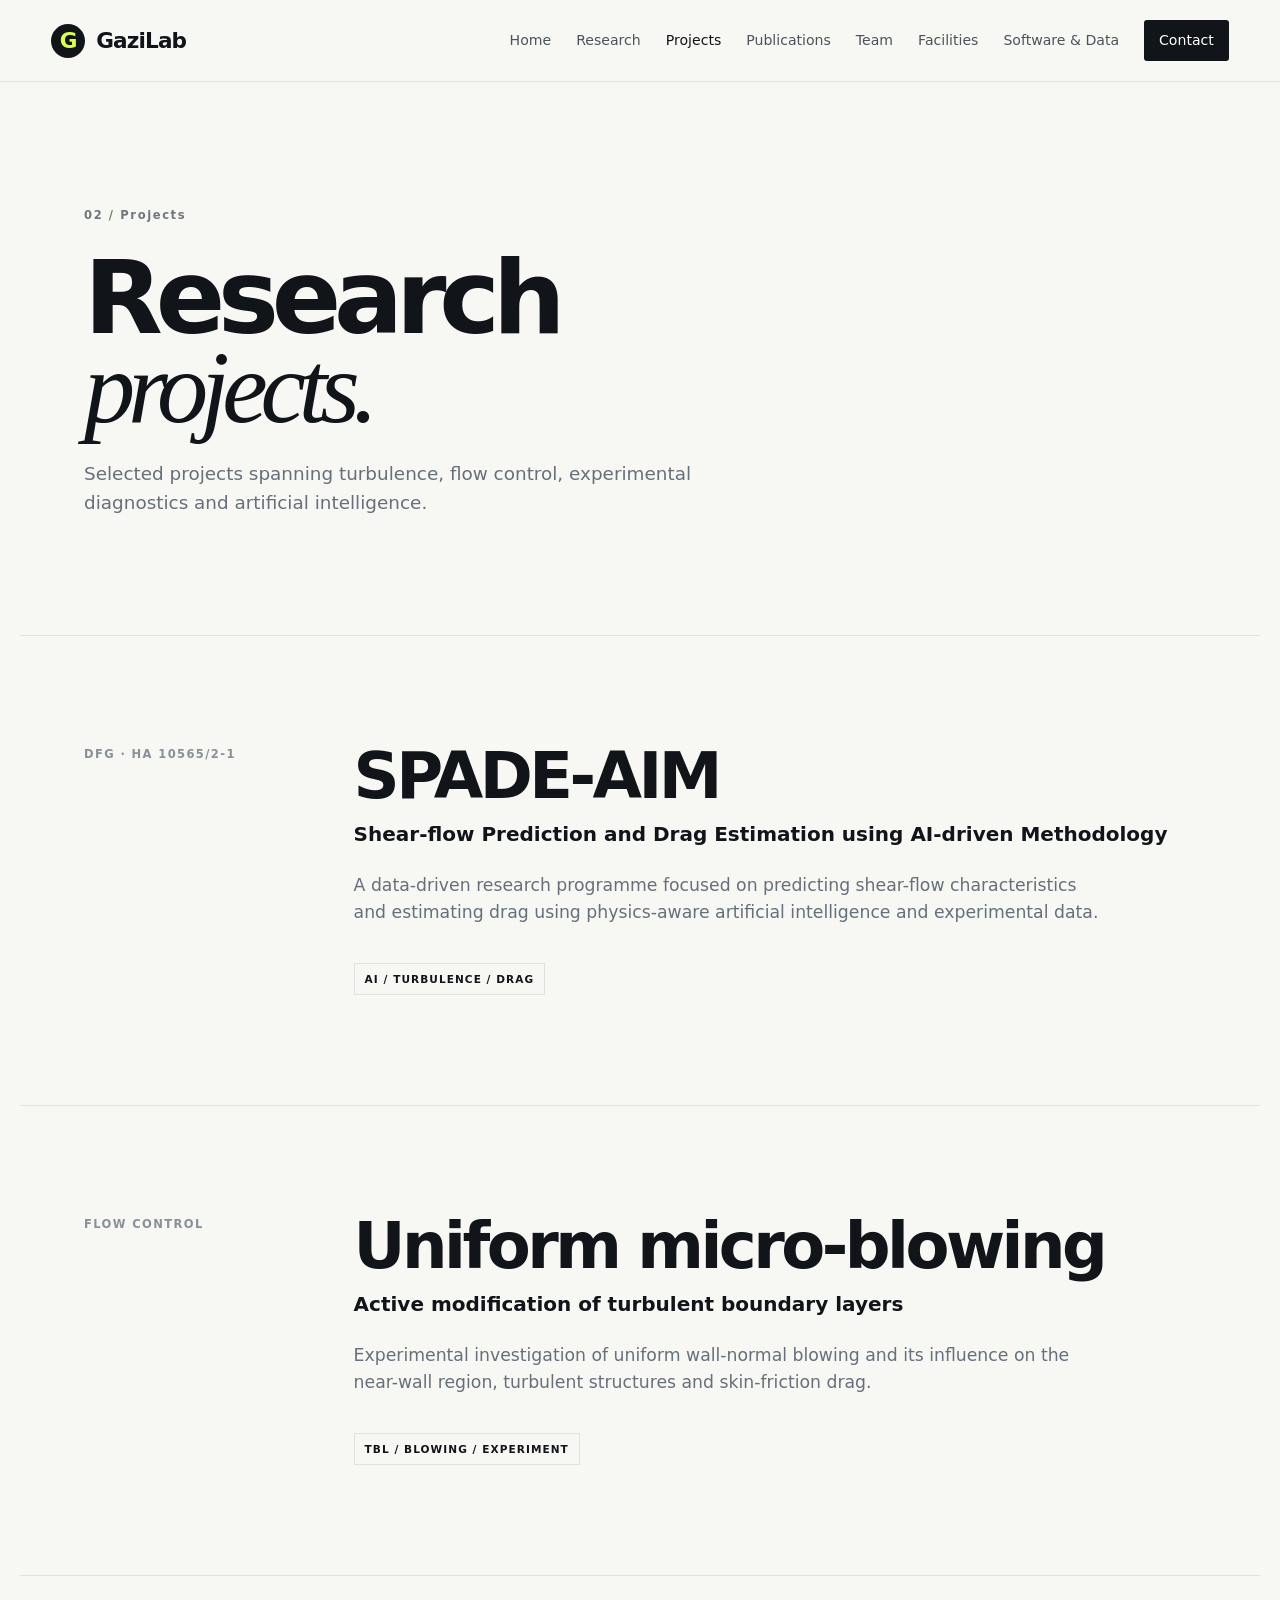
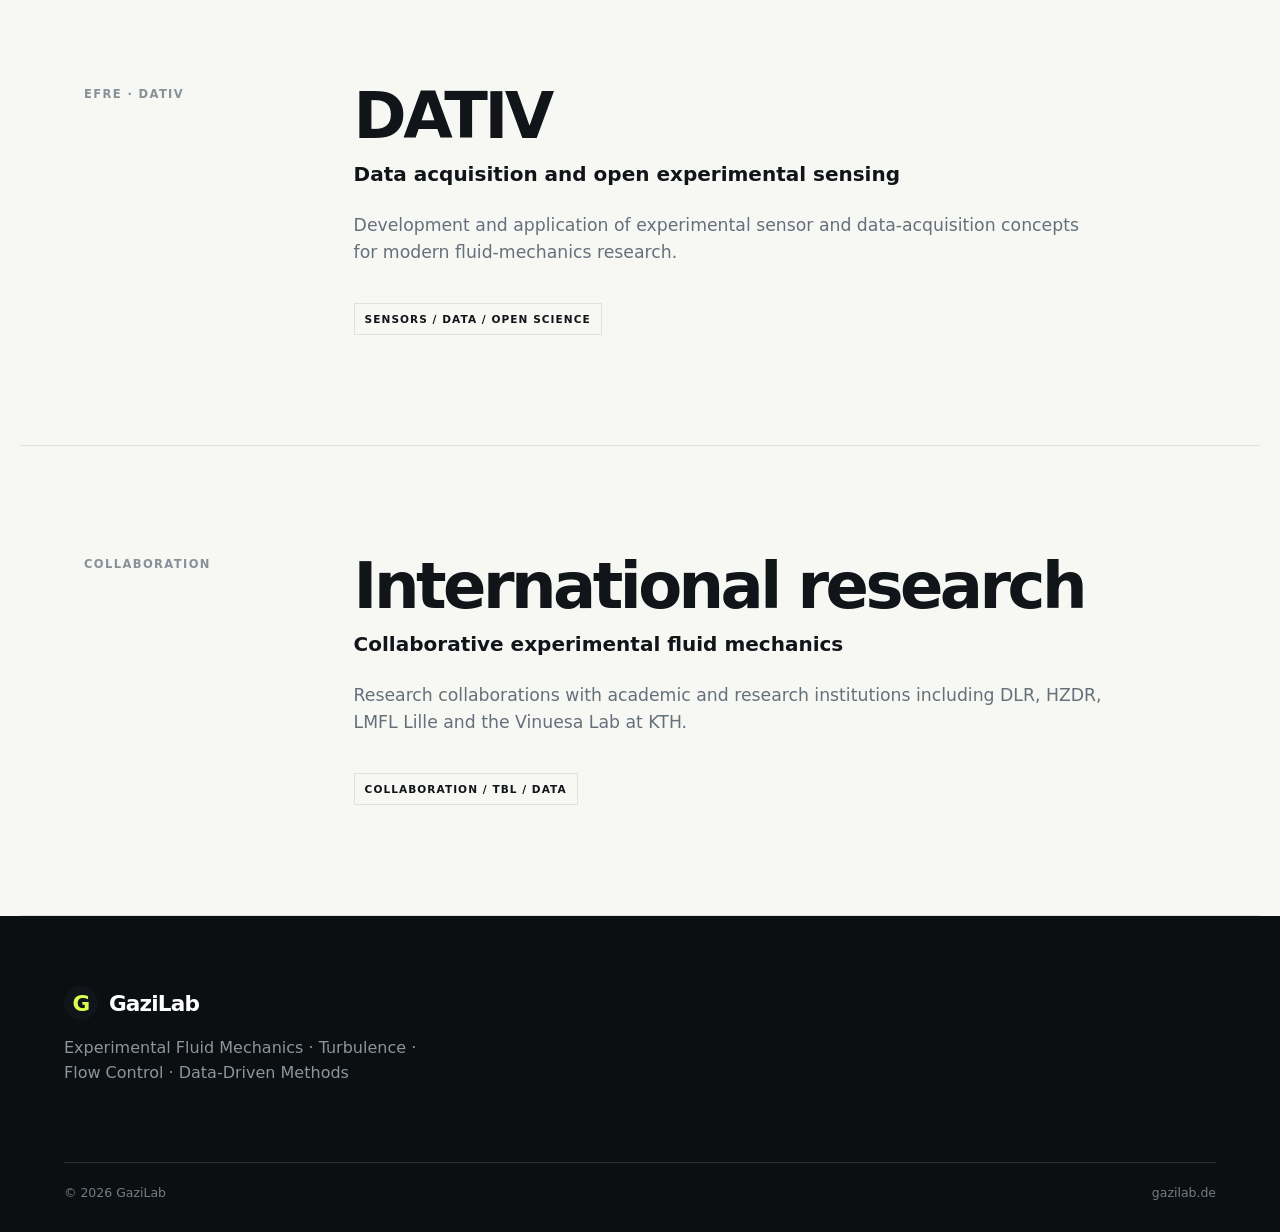
==== projects.html @ 366ae414 "Add files via upload" ====
<!doctype html><html lang="en"><head><meta charset="utf-8"><meta name="viewport" content="width=device-width,initial-scale=1"><title>Projects | GaziLab</title><link rel="stylesheet" href="style.css"></head><body>
<header class="site-header"><a class="brand" href="index.html"><span class="brand-mark">G</span><span>GaziLab</span></a><button class="menu-toggle">☰</button><nav class="nav"><a href="index.html">Home</a><a href="research.html">Research</a><a class="active" href="projects.html">Projects</a><a href="publications.html">Publications</a><a href="team.html">Team</a><a href="facilities.html">Facilities</a><a href="software.html">Software & Data</a><a href="contact.html" class="nav-cta">Contact</a></nav></header>
<main><section class="page-hero"><div class="section-kicker">02 / Projects</div><h1>Research<br><em>projects.</em></h1><p>Selected projects spanning turbulence, flow control, experimental diagnostics and artificial intelligence.</p></section>
<section class="project-detail section" id="spade"><div class="project-meta">DFG · HA 10565/2-1</div><div><h2>SPADE-AIM</h2><h3>Shear-flow Prediction and Drag Estimation using AI-driven Methodology</h3><p>A data-driven research programme focused on predicting shear-flow characteristics and estimating drag using physics-aware artificial intelligence and experimental data.</p><span class="tag">AI / TURBULENCE / DRAG</span></div></section>
<section class="project-detail section" id="microblowing"><div class="project-meta">FLOW CONTROL</div><div><h2>Uniform micro-blowing</h2><h3>Active modification of turbulent boundary layers</h3><p>Experimental investigation of uniform wall-normal blowing and its influence on the near-wall region, turbulent structures and skin-friction drag.</p><span class="tag">TBL / BLOWING / EXPERIMENT</span></div></section>
<section class="project-detail section" id="dativ"><div class="project-meta">EFRE · DATIV</div><div><h2>DATIV</h2><h3>Data acquisition and open experimental sensing</h3><p>Development and application of experimental sensor and data-acquisition concepts for modern fluid-mechanics research.</p><span class="tag">SENSORS / DATA / OPEN SCIENCE</span></div></section>
<section class="project-detail section"><div class="project-meta">COLLABORATION</div><div><h2>International research</h2><h3>Collaborative experimental fluid mechanics</h3><p>Research collaborations with academic and research institutions including DLR, HZDR, LMFL Lille and the Vinuesa Lab at KTH.</p><span class="tag">COLLABORATION / TBL / DATA</span></div></section></main>
<footer class="footer"><div><a class="brand footer-brand" href="index.html"><span class="brand-mark">G</span><span>GaziLab</span></a><p>Experimental Fluid Mechanics · Turbulence · Flow Control · Data-Driven Methods</p></div><div class="footer-bottom"><span>© 2026 GaziLab</span><span>gazilab.de</span></div></footer><script src="script.js"></script></body></html>
---- style.css ----
:root{--ink:#11151a;--muted:#66707a;--paper:#f7f7f4;--line:#dfe2df;--accent:#d9ff4f;--dark:#11161a;--max:1240px}*{box-sizing:border-box}html{scroll-behavior:smooth}body{margin:0;background:var(--paper);color:var(--ink);font-family:Inter,ui-sans-serif,system-ui,-apple-system,BlinkMacSystemFont,"Segoe UI",sans-serif;line-height:1.55}a{color:inherit;text-decoration:none}.site-header{height:82px;display:flex;align-items:center;justify-content:space-between;padding:0 4vw;border-bottom:1px solid var(--line);background:rgba(247,247,244,.94);backdrop-filter:blur(10px);position:sticky;top:0;z-index:20}.brand{display:flex;align-items:center;gap:11px;font-weight:800;letter-spacing:-.04em;font-size:1.35rem}.brand-mark{display:grid;place-items:center;width:34px;height:34px;background:var(--ink);color:var(--accent);border-radius:50%;font-weight:900}.nav{display:flex;align-items:center;gap:25px;font-size:.88rem}.nav a{color:#4b535b}.nav a:hover,.nav .active{color:var(--ink)}.nav-cta{padding:10px 15px!important;background:var(--ink);color:white!important;border-radius:3px}.menu-toggle{display:none;border:0;background:none;font-size:1.5rem}.hero{min-height:680px;display:grid;grid-template-columns:1.05fr .95fr;max-width:1440px;margin:auto}.hero-copy{padding:120px 7vw 90px 7vw;display:flex;flex-direction:column;justify-content:center}.eyebrow,.section-kicker{font-size:.72rem;letter-spacing:.14em;font-weight:800;color:#70777c}.hero h1{font-size:clamp(3.2rem,6vw,6.2rem);line-height:.96;letter-spacing:-.065em;margin:25px 0}.hero h1 em,.page-hero h1 em,.cta h2 em{font-family:Georgia,serif;font-weight:400}.hero-text{font-size:1.15rem;max-width:590px;color:var(--muted);margin:0 0 32px}.hero-actions{display:flex;gap:24px;align-items:center}.button{display:inline-flex;align-items:center;gap:28px;background:var(--ink);color:white;padding:15px 18px;font-weight:700}.button span{color:var(--accent)}.button.light{background:white;color:var(--ink)}.text-link{font-weight:700}.flow-visual{background:var(--dark);position:relative;overflow:hidden;min-height:500px}.flow-grid{position:absolute;inset:0;background:linear-gradient(rgba(255,255,255,.05) 1px,transparent 1px),linear-gradient(90deg,rgba(255,255,255,.05) 1px,transparent 1px);background-size:42px 42px;transform:perspective(500px) rotateX(45deg) scale(1.4);transform-origin:center}.flow-line{position:absolute;height:2px;background:var(--accent);width:120%;left:-10%;opacity:.85;filter:blur(.2px);border-radius:50%;transform-origin:center}.line-a{top:28%;transform:rotate(8deg) skewY(-7deg)}.line-b{top:42%;transform:rotate(5deg) skewY(-9deg);opacity:.55}.line-c{top:56%;transform:rotate(2deg) skewY(-10deg);opacity:.7}.line-d{top:70%;transform:rotate(-3deg) skewY(-9deg);opacity:.4}.flow-label{position:absolute;bottom:32px;left:32px;color:white;font-size:.68rem;letter-spacing:.18em;line-height:1.5}.section{max-width:1240px;margin:auto;padding:110px 5vw}.statement{border-top:1px solid var(--line)}.statement-grid{display:grid;grid-template-columns:1fr 1fr;gap:8vw;margin-top:45px}.statement h2,.section-head h2,.feature h2{font-size:clamp(2.4rem,4vw,4.5rem);line-height:1;letter-spacing:-.055em;margin:0}.statement h2 span{font-family:Georgia,serif;font-weight:400}.statement p,.feature p{font-size:1.12rem;color:var(--muted);max-width:580px}.arrow-link{display:inline-flex;gap:25px;font-weight:800;margin-top:18px}.arrow-link span{color:#7c878d}.cards-section{padding-top:40px}.section-head{display:flex;justify-content:space-between;align-items:end;margin-bottom:42px}.research-grid{display:grid;grid-template-columns:repeat(4,1fr);border-top:1px solid var(--line);border-left:1px solid var(--line)}.research-card{position:relative;min-height:300px;padding:28px;border-right:1px solid var(--line);border-bottom:1px solid var(--line);transition:transform .2s,background .2s}.research-card:hover{background:white;transform:translateY(-4px)}.card-no{font-size:.7rem;font-weight:800;color:#8a9297}.research-card h3{font-size:1.55rem;line-height:1.05;letter-spacing:-.04em;margin-top:80px}.research-card p{font-size:.9rem;color:var(--muted);max-width:210px}.card-arrow{position:absolute;right:25px;bottom:25px}.feature{display:grid;grid-template-columns:1fr 1fr;gap:10vw;background:#eceeea;max-width:none;padding-left:calc((100vw - 1140px)/2);padding-right:calc((100vw - 1140px)/2)}.feature-copy{padding-top:10px}.metric-panel{border-left:1px solid #cfd3d0}.metric{padding:24px 30px;border-bottom:1px solid #cfd3d0;display:flex;align-items:baseline;gap:25px}.metric strong{font-size:1.4rem;min-width:95px}.metric span{color:var(--muted);font-size:.9rem}.projects-preview{padding-bottom:120px}.project-list{border-top:1px solid var(--line)}.project-row{display:grid;grid-template-columns:150px 1fr 30px;gap:25px;padding:27px 0;border-bottom:1px solid var(--line);align-items:center}.project-row span{font-size:.68rem;font-weight:800;letter-spacing:.08em;color:#7c858b}.project-row strong{font-size:1.15rem}.cta{max-width:none;background:var(--dark);color:white;text-align:center;padding:130px 5vw}.cta h2{font-size:clamp(3rem,6vw,6rem);line-height:.94;letter-spacing:-.06em;margin:25px 0 40px}.footer{background:#0b0f12;color:white;padding:70px 5vw 30px;display:grid;grid-template-columns:2fr 1fr;gap:60px}.footer-brand{color:white}.footer p{color:#8c959b;max-width:390px}.footer-links{display:grid;grid-template-columns:1fr 1fr;gap:10px;align-content:start}.footer-links a{color:#b9c0c4}.footer-bottom{grid-column:1/-1;border-top:1px solid #2b3135;padding-top:20px;display:flex;justify-content:space-between;color:#737c82;font-size:.78rem}.page-hero{max-width:1240px;margin:auto;padding:125px 5vw 100px;border-bottom:1px solid var(--line)}.page-hero h1{font-size:clamp(4rem,8vw,8rem);line-height:.87;letter-spacing:-.07em;margin:28px 0}.page-hero p{max-width:650px;font-size:1.15rem;color:var(--muted)}.research-detail,.project-detail{display:grid;grid-template-columns:180px 1fr;gap:7vw;border-bottom:1px solid var(--line)}.detail-number,.project-meta{font-size:.72rem;font-weight:800;letter-spacing:.12em;color:#899198}.research-detail h2,.project-detail h2{font-size:clamp(2.5rem,5vw,5rem);letter-spacing:-.055em;line-height:.95;margin:0 0 12px}.research-detail p,.project-detail p{max-width:750px;color:var(--muted);font-size:1.08rem}.research-detail ul{padding:0;list-style:none;display:grid;grid-template-columns:1fr 1fr;gap:10px;margin-top:35px}.research-detail li:before{content:"— ";color:#9ba3a8}.project-detail h3{font-size:1.25rem;margin:0 0 22px}.tag{display:inline-block;margin-top:20px;border:1px solid var(--line);padding:7px 10px;font-size:.66rem;letter-spacing:.1em;font-weight:800}.publication{display:grid;grid-template-columns:100px 1fr 30px;gap:25px;padding:35px 0;border-bottom:1px solid var(--line)}.pub-year{font-weight:800;color:#899198}.publication h2{font-size:1.35rem;margin:0 0 6px;letter-spacing:-.03em}.publication p{margin:4px 0;color:var(--muted)}.pub-note{font-size:.9rem}.publication-note{margin-top:50px;padding:30px;background:#eceeea}.publication-note p{color:var(--muted)}.person{display:grid;grid-template-columns:320px 1fr;gap:7vw;align-items:center}.portrait-placeholder{aspect-ratio:1;background:var(--ink);color:var(--accent);display:grid;place-items:center;font-size:5rem;font-weight:800;letter-spacing:-.08em}.person h2{font-size:clamp(2.5rem,5vw,5rem);line-height:.95;letter-spacing:-.06em;margin:20px 0}.role{font-weight:700}.person p{max-width:650px;color:var(--muted)}.link-row,.contact-links{display:flex;gap:25px;margin-top:25px;font-weight:800}.join{background:#eceeea;max-width:none;text-align:center}.join h2{font-size:clamp(3rem,5vw,5rem);line-height:.95;letter-spacing:-.06em}.facility-grid{display:grid;grid-template-columns:repeat(2,1fr);padding-top:70px}.facility{padding:35px 0;border-bottom:1px solid var(--line);margin-right:7vw}.facility:nth-child(odd){border-right:1px solid var(--line);padding-right:7vw}.facility:nth-child(even){padding-left:7vw}.facility span{font-size:.7rem;font-weight:800;color:#899198}.facility h2{font-size:2.5rem;letter-spacing:-.05em;margin:25px 0 8px}.facility p{color:var(--muted)}.software-row{display:grid;grid-template-columns:140px 1fr 30px;gap:30px;align-items:center;padding:35px 0;border-bottom:1px solid var(--line)}.software-row span{font-size:.68rem;font-weight:800;letter-spacing:.1em;color:#899198}.software-row h2{margin:0;font-size:1.6rem}.software-row p{margin:0;color:var(--muted)}.contact-grid{display:grid;grid-template-columns:1.2fr 1fr 1fr;gap:5vw}.contact-grid h2{font-size:1.8rem;letter-spacing:-.04em}.contact-grid p{color:var(--muted)}.contact-hero{border-bottom:0}.legal-note{border-top:1px solid var(--line);padding-top:40px;padding-bottom:80px}.legal-note p{color:var(--muted);font-size:.9rem}.legal-note a{text-decoration:underline}@media(max-width:950px){.nav{display:none;position:absolute;top:82px;left:0;right:0;background:var(--paper);padding:20px 5vw;border-bottom:1px solid var(--line);flex-direction:column;align-items:flex-start}.nav.open{display:flex}.menu-toggle{display:block}.hero{grid-template-columns:1fr}.flow-visual{min-height:360px}.research-grid{grid-template-columns:1fr 1fr}.feature{grid-template-columns:1fr;padding-left:5vw;padding-right:5vw}.metric-panel{border-left:0;margin-top:40px}.statement-grid{grid-template-columns:1fr}.project-row{grid-template-columns:110px 1fr 20px}.person{grid-template-columns:1fr}.portrait-placeholder{max-width:320px}.contact-grid{grid-template-columns:1fr 1fr}.software-row{grid-template-columns:100px 1fr 20px}}@media(max-width:600px){.site-header{height:70px}.nav{top:70px}.hero-copy{padding:80px 6vw}.hero h1{font-size:3.5rem}.flow-visual{min-height:280px}.section,.page-hero{padding:75px 6vw}.research-grid,.facility-grid{grid-template-columns:1fr}.research-detail,.project-detail{grid-template-columns:1fr;gap:25px}.research-detail ul{grid-template-columns:1fr}.research-card{min-height:250px}.project-row{grid-template-columns:1fr;gap:8px}.publication{grid-template-columns:55px 1fr}.publication>a{display:none}.contact-grid{grid-template-columns:1fr}.software-row{grid-template-columns:1fr}.facility{margin:0!important;padding:30px 0!important;border-right:0!important}.footer{grid-template-columns:1fr}.footer-bottom{grid-column:1}.footer-links{margin-top:15px}.hero-actions{align-items:flex-start;flex-direction:column;gap:18px}}
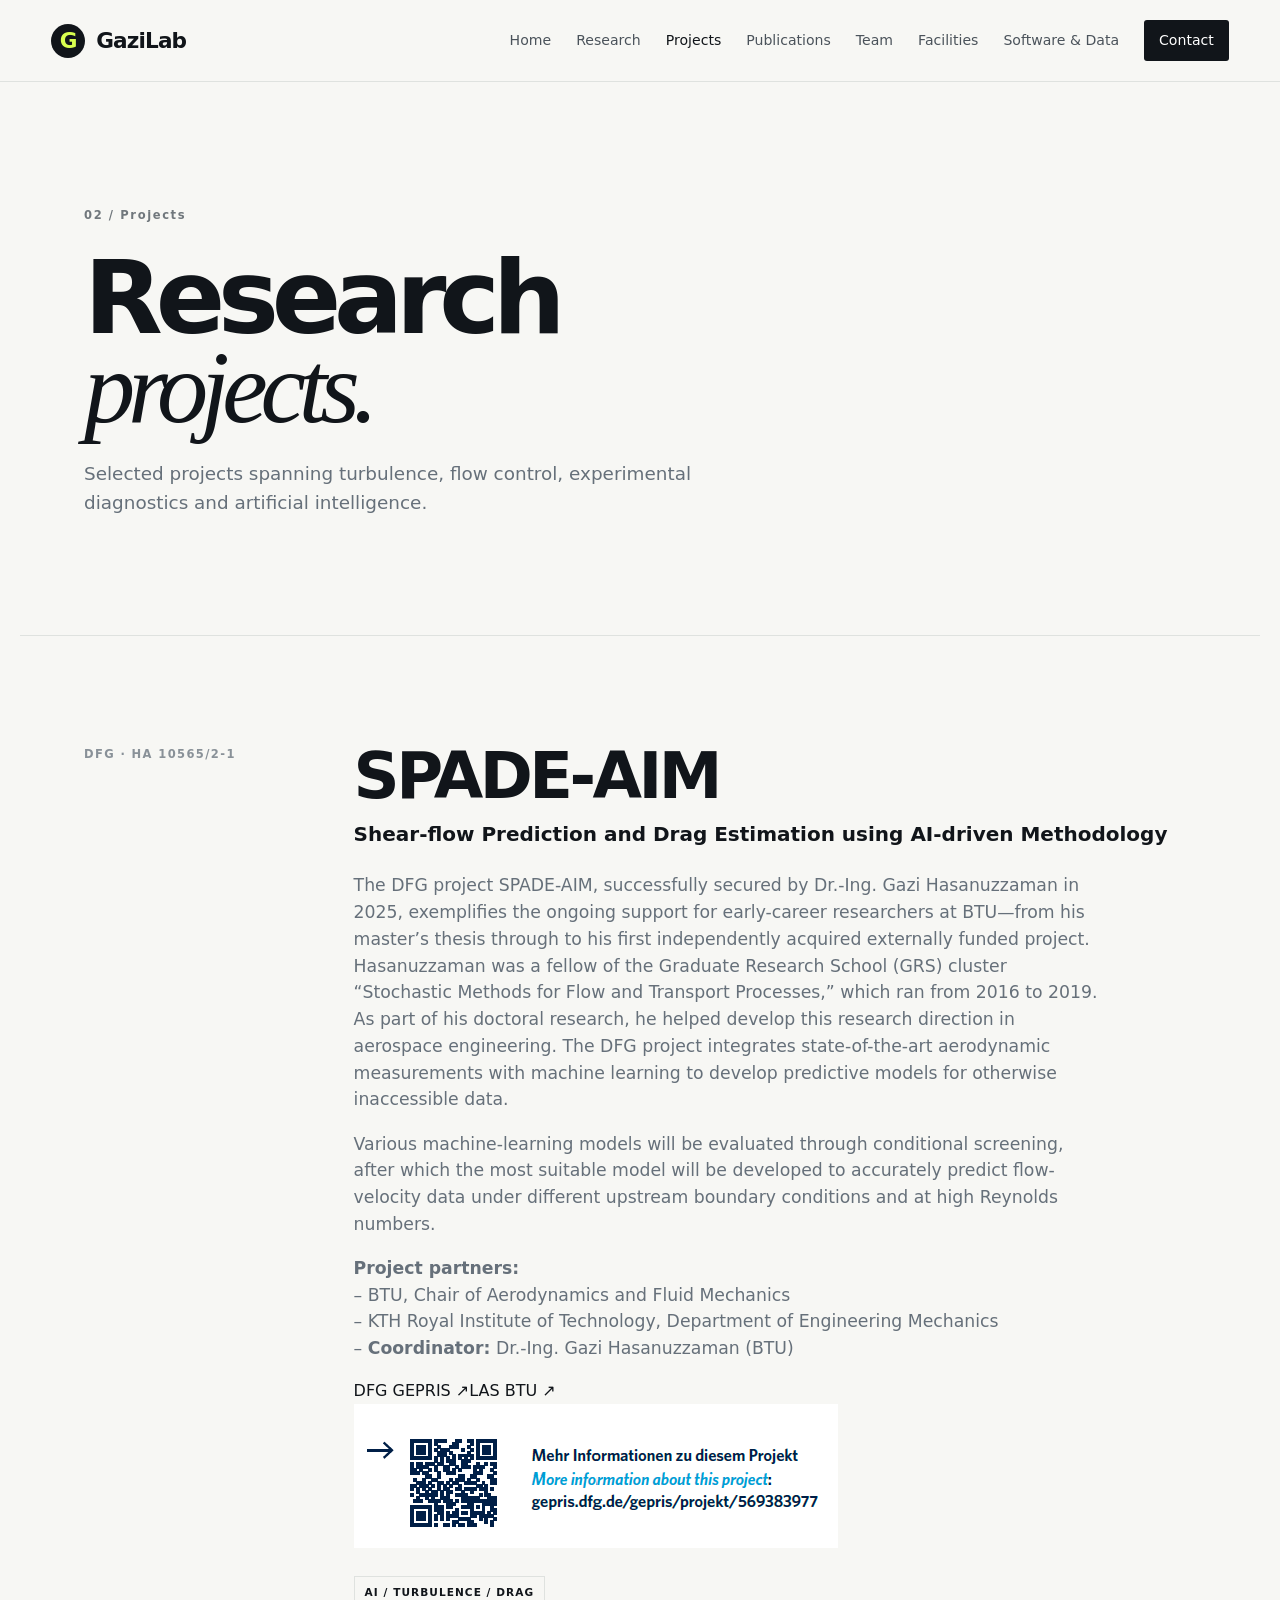
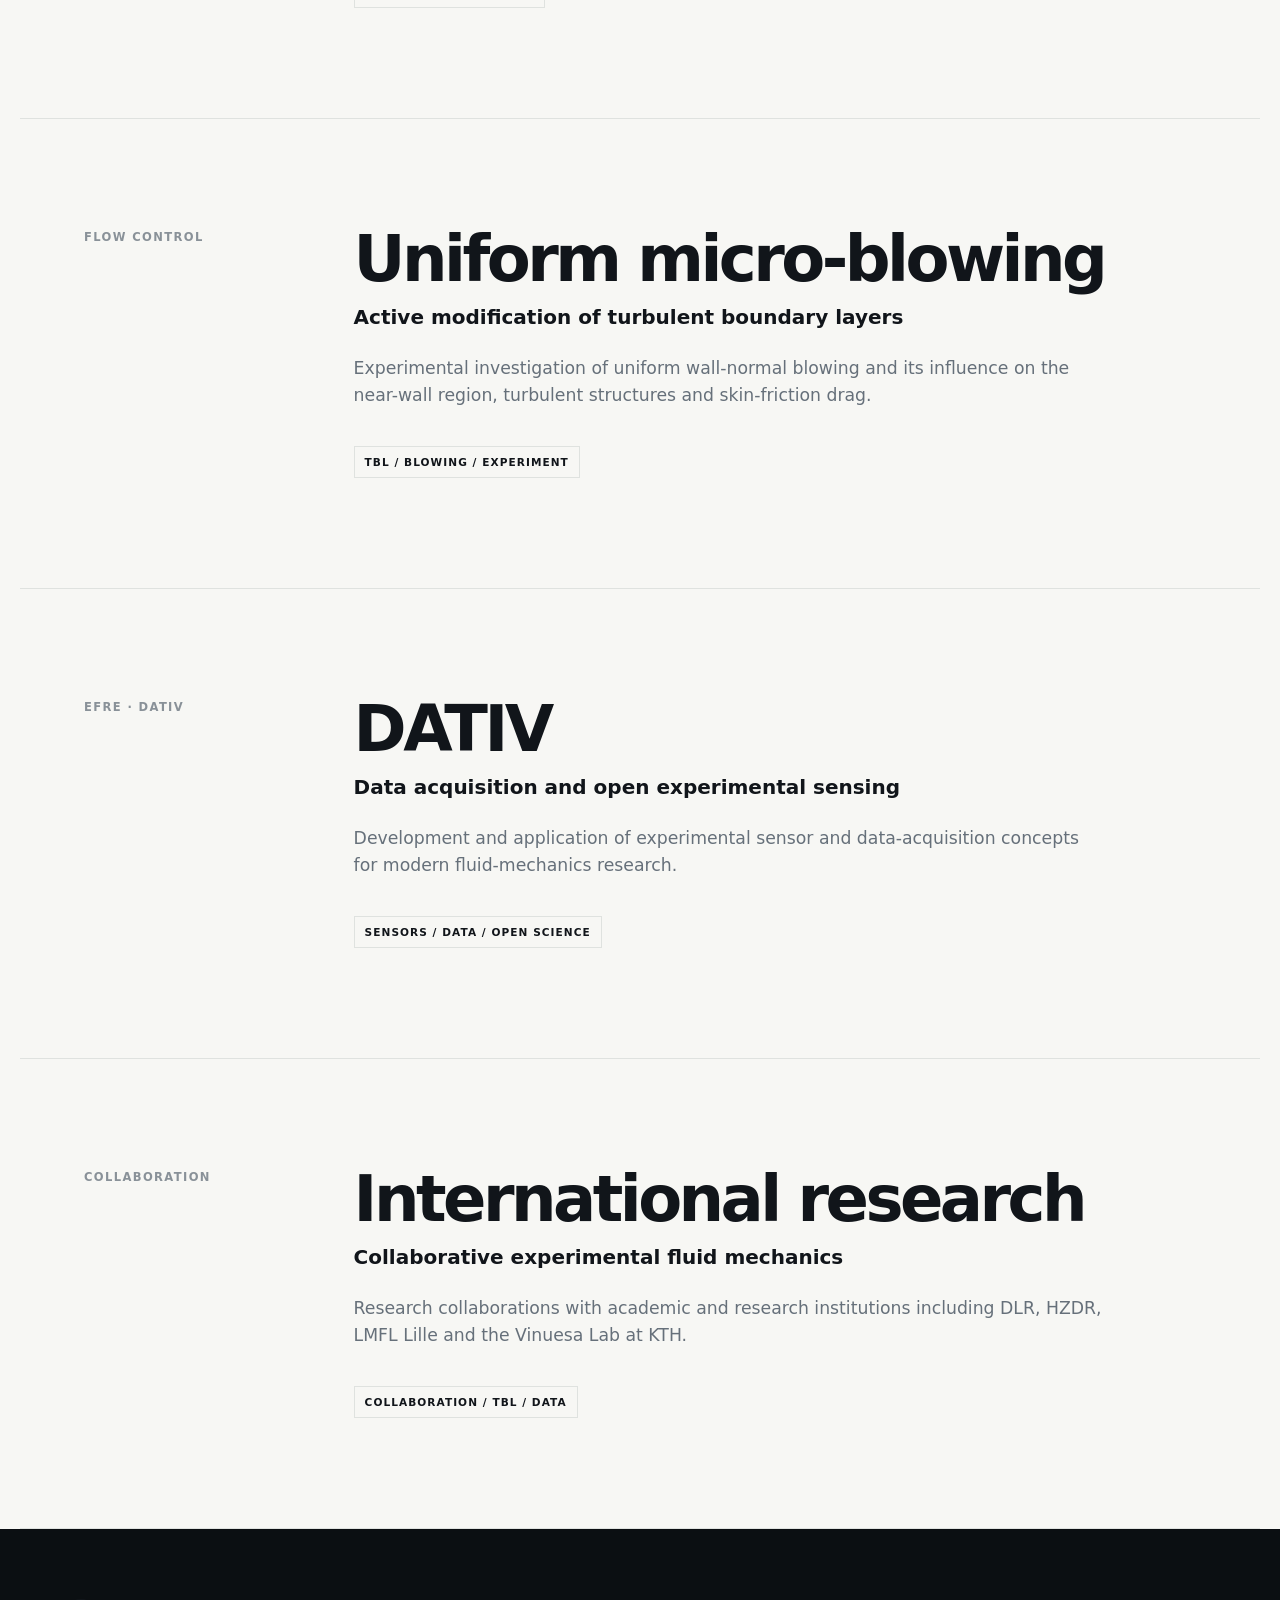
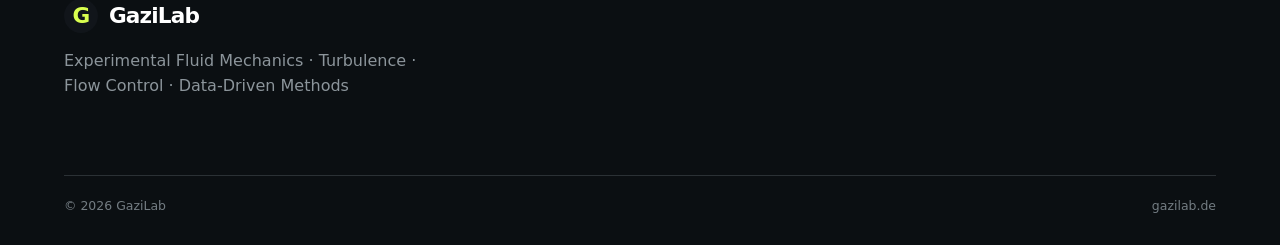
==== commit 39c5eb58: "Add ticker.png to SPADE-AIM project description" ====
--- a/projects.html
+++ b/projects.html
@@ -1,7 +1,7 @@
 <!doctype html><html lang="en"><head><meta charset="utf-8"><meta name="viewport" content="width=device-width,initial-scale=1"><title>Projects | GaziLab</title><link rel="stylesheet" href="style.css"></head><body>
 <header class="site-header"><a class="brand" href="index.html"><span class="brand-mark">G</span><span>GaziLab</span></a><button class="menu-toggle">☰</button><nav class="nav"><a href="index.html">Home</a><a href="research.html">Research</a><a class="active" href="projects.html">Projects</a><a href="publications.html">Publications</a><a href="team.html">Team</a><a href="facilities.html">Facilities</a><a href="software.html">Software & Data</a><a href="contact.html" class="nav-cta">Contact</a></nav></header>
 <main><section class="page-hero"><div class="section-kicker">02 / Projects</div><h1>Research<br><em>projects.</em></h1><p>Selected projects spanning turbulence, flow control, experimental diagnostics and artificial intelligence.</p></section>
-<section class="project-detail section" id="spade"><div class="project-meta">DFG · HA 10565/2-1</div><div><h2>SPADE-AIM</h2><h3>Shear-flow Prediction and Drag Estimation using AI-driven Methodology</h3><p>A data-driven research programme focused on predicting shear-flow characteristics and estimating drag using physics-aware artificial intelligence and experimental data.</p><span class="tag">AI / TURBULENCE / DRAG</span></div></section>
+<section class="project-detail section" id="spade"><div class="project-meta">DFG · HA 10565/2-1</div><div><h2>SPADE-AIM</h2><h3>Shear-flow Prediction and Drag Estimation using AI-driven Methodology</h3><p>The DFG project SPADE-AIM, successfully secured by Dr.-Ing. Gazi Hasanuzzaman in 2025, exemplifies the ongoing support for early-career researchers at BTU—from his master’s thesis through to his first independently acquired externally funded project. Hasanuzzaman was a fellow of the Graduate Research School (GRS) cluster “Stochastic Methods for Flow and Transport Processes,” which ran from 2016 to 2019. As part of his doctoral research, he helped develop this research direction in aerospace engineering. The DFG project integrates state-of-the-art aerodynamic measurements with machine learning to develop predictive models for otherwise inaccessible data.</p><p>Various machine-learning models will be evaluated through conditional screening, after which the most suitable model will be developed to accurately predict flow-velocity data under different upstream boundary conditions and at high Reynolds numbers.</p><p><strong>Project partners:</strong><br>– BTU, Chair of Aerodynamics and Fluid Mechanics<br>– KTH Royal Institute of Technology, Department of Engineering Mechanics<br>– <strong>Coordinator:</strong> Dr.-Ing. Gazi Hasanuzzaman (BTU)</p><div class="spade-links"><a href="https://gepris.dfg.de/project/569383977?lang=en" target="_blank" rel="noopener">DFG GEPRIS ↗</a><a href="https://www.b-tu.de/fg-aerodynamik-stroemungslehre/forschung/schwerpunkte/aerodynamik/spade-aim" target="_blank" rel="noopener">LAS BTU ↗</a></div><div class="spade-image-wrap"><img src="images/ticker.png" alt="SPADE-AIM research illustration"></div><span class="tag">AI / TURBULENCE / DRAG</span></div></section>
 <section class="project-detail section" id="microblowing"><div class="project-meta">FLOW CONTROL</div><div><h2>Uniform micro-blowing</h2><h3>Active modification of turbulent boundary layers</h3><p>Experimental investigation of uniform wall-normal blowing and its influence on the near-wall region, turbulent structures and skin-friction drag.</p><span class="tag">TBL / BLOWING / EXPERIMENT</span></div></section>
 <section class="project-detail section" id="dativ"><div class="project-meta">EFRE · DATIV</div><div><h2>DATIV</h2><h3>Data acquisition and open experimental sensing</h3><p>Development and application of experimental sensor and data-acquisition concepts for modern fluid-mechanics research.</p><span class="tag">SENSORS / DATA / OPEN SCIENCE</span></div></section>
 <section class="project-detail section"><div class="project-meta">COLLABORATION</div><div><h2>International research</h2><h3>Collaborative experimental fluid mechanics</h3><p>Research collaborations with academic and research institutions including DLR, HZDR, LMFL Lille and the Vinuesa Lab at KTH.</p><span class="tag">COLLABORATION / TBL / DATA</span></div></section></main>
--- a/style.css
+++ b/style.css
@@ -1 +1 @@
-:root{--ink:#11151a;--muted:#66707a;--paper:#f7f7f4;--line:#dfe2df;--accent:#d9ff4f;--dark:#11161a;--max:1240px}*{box-sizing:border-box}html{scroll-behavior:smooth}body{margin:0;background:var(--paper);color:var(--ink);font-family:Inter,ui-sans-serif,system-ui,-apple-system,BlinkMacSystemFont,"Segoe UI",sans-serif;line-height:1.55}a{color:inherit;text-decoration:none}.site-header{height:82px;display:flex;align-items:center;justify-content:space-between;padding:0 4vw;border-bottom:1px solid var(--line);background:rgba(247,247,244,.94);backdrop-filter:blur(10px);position:sticky;top:0;z-index:20}.brand{display:flex;align-items:center;gap:11px;font-weight:800;letter-spacing:-.04em;font-size:1.35rem}.brand-mark{display:grid;place-items:center;width:34px;height:34px;background:var(--ink);color:var(--accent);border-radius:50%;font-weight:900}.nav{display:flex;align-items:center;gap:25px;font-size:.88rem}.nav a{color:#4b535b}.nav a:hover,.nav .active{color:var(--ink)}.nav-cta{padding:10px 15px!important;background:var(--ink);color:white!important;border-radius:3px}.menu-toggle{display:none;border:0;background:none;font-size:1.5rem}.hero{min-height:680px;display:grid;grid-template-columns:1.05fr .95fr;max-width:1440px;margin:auto}.hero-copy{padding:120px 7vw 90px 7vw;display:flex;flex-direction:column;justify-content:center}.eyebrow,.section-kicker{font-size:.72rem;letter-spacing:.14em;font-weight:800;color:#70777c}.hero h1{font-size:clamp(3.2rem,6vw,6.2rem);line-height:.96;letter-spacing:-.065em;margin:25px 0}.hero h1 em,.page-hero h1 em,.cta h2 em{font-family:Georgia,serif;font-weight:400}.hero-text{font-size:1.15rem;max-width:590px;color:var(--muted);margin:0 0 32px}.hero-actions{display:flex;gap:24px;align-items:center}.button{display:inline-flex;align-items:center;gap:28px;background:var(--ink);color:white;padding:15px 18px;font-weight:700}.button span{color:var(--accent)}.button.light{background:white;color:var(--ink)}.text-link{font-weight:700}.flow-visual{background:var(--dark);position:relative;overflow:hidden;min-height:500px}.flow-grid{position:absolute;inset:0;background:linear-gradient(rgba(255,255,255,.05) 1px,transparent 1px),linear-gradient(90deg,rgba(255,255,255,.05) 1px,transparent 1px);background-size:42px 42px;transform:perspective(500px) rotateX(45deg) scale(1.4);transform-origin:center}.flow-line{position:absolute;height:2px;background:var(--accent);width:120%;left:-10%;opacity:.85;filter:blur(.2px);border-radius:50%;transform-origin:center}.line-a{top:28%;transform:rotate(8deg) skewY(-7deg)}.line-b{top:42%;transform:rotate(5deg) skewY(-9deg);opacity:.55}.line-c{top:56%;transform:rotate(2deg) skewY(-10deg);opacity:.7}.line-d{top:70%;transform:rotate(-3deg) skewY(-9deg);opacity:.4}.flow-label{position:absolute;bottom:32px;left:32px;color:white;font-size:.68rem;letter-spacing:.18em;line-height:1.5}.section{max-width:1240px;margin:auto;padding:110px 5vw}.statement{border-top:1px solid var(--line)}.statement-grid{display:grid;grid-template-columns:1fr 1fr;gap:8vw;margin-top:45px}.statement h2,.section-head h2,.feature h2{font-size:clamp(2.4rem,4vw,4.5rem);line-height:1;letter-spacing:-.055em;margin:0}.statement h2 span{font-family:Georgia,serif;font-weight:400}.statement p,.feature p{font-size:1.12rem;color:var(--muted);max-width:580px}.arrow-link{display:inline-flex;gap:25px;font-weight:800;margin-top:18px}.arrow-link span{color:#7c878d}.cards-section{padding-top:40px}.section-head{display:flex;justify-content:space-between;align-items:end;margin-bottom:42px}.research-grid{display:grid;grid-template-columns:repeat(4,1fr);border-top:1px solid var(--line);border-left:1px solid var(--line)}.research-card{position:relative;min-height:300px;padding:28px;border-right:1px solid var(--line);border-bottom:1px solid var(--line);transition:transform .2s,background .2s}.research-card:hover{background:white;transform:translateY(-4px)}.card-no{font-size:.7rem;font-weight:800;color:#8a9297}.research-card h3{font-size:1.55rem;line-height:1.05;letter-spacing:-.04em;margin-top:80px}.research-card p{font-size:.9rem;color:var(--muted);max-width:210px}.card-arrow{position:absolute;right:25px;bottom:25px}.feature{display:grid;grid-template-columns:1fr 1fr;gap:10vw;background:#eceeea;max-width:none;padding-left:calc((100vw - 1140px)/2);padding-right:calc((100vw - 1140px)/2)}.feature-copy{padding-top:10px}.metric-panel{border-left:1px solid #cfd3d0}.metric{padding:24px 30px;border-bottom:1px solid #cfd3d0;display:flex;align-items:baseline;gap:25px}.metric strong{font-size:1.4rem;min-width:95px}.metric span{color:var(--muted);font-size:.9rem}.projects-preview{padding-bottom:120px}.project-list{border-top:1px solid var(--line)}.project-row{display:grid;grid-template-columns:150px 1fr 30px;gap:25px;padding:27px 0;border-bottom:1px solid var(--line);align-items:center}.project-row span{font-size:.68rem;font-weight:800;letter-spacing:.08em;color:#7c858b}.project-row strong{font-size:1.15rem}.cta{max-width:none;background:var(--dark);color:white;text-align:center;padding:130px 5vw}.cta h2{font-size:clamp(3rem,6vw,6rem);line-height:.94;letter-spacing:-.06em;margin:25px 0 40px}.footer{background:#0b0f12;color:white;padding:70px 5vw 30px;display:grid;grid-template-columns:2fr 1fr;gap:60px}.footer-brand{color:white}.footer p{color:#8c959b;max-width:390px}.footer-links{display:grid;grid-template-columns:1fr 1fr;gap:10px;align-content:start}.footer-links a{color:#b9c0c4}.footer-bottom{grid-column:1/-1;border-top:1px solid #2b3135;padding-top:20px;display:flex;justify-content:space-between;color:#737c82;font-size:.78rem}.page-hero{max-width:1240px;margin:auto;padding:125px 5vw 100px;border-bottom:1px solid var(--line)}.page-hero h1{font-size:clamp(4rem,8vw,8rem);line-height:.87;letter-spacing:-.07em;margin:28px 0}.page-hero p{max-width:650px;font-size:1.15rem;color:var(--muted)}.research-detail,.project-detail{display:grid;grid-template-columns:180px 1fr;gap:7vw;border-bottom:1px solid var(--line)}.detail-number,.project-meta{font-size:.72rem;font-weight:800;letter-spacing:.12em;color:#899198}.research-detail h2,.project-detail h2{font-size:clamp(2.5rem,5vw,5rem);letter-spacing:-.055em;line-height:.95;margin:0 0 12px}.research-detail p,.project-detail p{max-width:750px;color:var(--muted);font-size:1.08rem}.research-detail ul{padding:0;list-style:none;display:grid;grid-template-columns:1fr 1fr;gap:10px;margin-top:35px}.research-detail li:before{content:"— ";color:#9ba3a8}.project-detail h3{font-size:1.25rem;margin:0 0 22px}.tag{display:inline-block;margin-top:20px;border:1px solid var(--line);padding:7px 10px;font-size:.66rem;letter-spacing:.1em;font-weight:800}.publication{display:grid;grid-template-columns:100px 1fr 30px;gap:25px;padding:35px 0;border-bottom:1px solid var(--line)}.pub-year{font-weight:800;color:#899198}.publication h2{font-size:1.35rem;margin:0 0 6px;letter-spacing:-.03em}.publication p{margin:4px 0;color:var(--muted)}.pub-note{font-size:.9rem}.publication-note{margin-top:50px;padding:30px;background:#eceeea}.publication-note p{color:var(--muted)}.person{display:grid;grid-template-columns:320px 1fr;gap:7vw;align-items:center}.portrait-placeholder{aspect-ratio:1;background:var(--ink);color:var(--accent);display:grid;place-items:center;font-size:5rem;font-weight:800;letter-spacing:-.08em}.person h2{font-size:clamp(2.5rem,5vw,5rem);line-height:.95;letter-spacing:-.06em;margin:20px 0}.role{font-weight:700}.person p{max-width:650px;color:var(--muted)}.link-row,.contact-links{display:flex;gap:25px;margin-top:25px;font-weight:800}.join{background:#eceeea;max-width:none;text-align:center}.join h2{font-size:clamp(3rem,5vw,5rem);line-height:.95;letter-spacing:-.06em}.facility-grid{display:grid;grid-template-columns:repeat(2,1fr);padding-top:70px}.facility{padding:35px 0;border-bottom:1px solid var(--line);margin-right:7vw}.facility:nth-child(odd){border-right:1px solid var(--line);padding-right:7vw}.facility:nth-child(even){padding-left:7vw}.facility span{font-size:.7rem;font-weight:800;color:#899198}.facility h2{font-size:2.5rem;letter-spacing:-.05em;margin:25px 0 8px}.facility p{color:var(--muted)}.software-row{display:grid;grid-template-columns:140px 1fr 30px;gap:30px;align-items:center;padding:35px 0;border-bottom:1px solid var(--line)}.software-row span{font-size:.68rem;font-weight:800;letter-spacing:.1em;color:#899198}.software-row h2{margin:0;font-size:1.6rem}.software-row p{margin:0;color:var(--muted)}.contact-grid{display:grid;grid-template-columns:1.2fr 1fr 1fr;gap:5vw}.contact-grid h2{font-size:1.8rem;letter-spacing:-.04em}.contact-grid p{color:var(--muted)}.contact-hero{border-bottom:0}.legal-note{border-top:1px solid var(--line);padding-top:40px;padding-bottom:80px}.legal-note p{color:var(--muted);font-size:.9rem}.legal-note a{text-decoration:underline}@media(max-width:950px){.nav{display:none;position:absolute;top:82px;left:0;right:0;background:var(--paper);padding:20px 5vw;border-bottom:1px solid var(--line);flex-direction:column;align-items:flex-start}.nav.open{display:flex}.menu-toggle{display:block}.hero{grid-template-columns:1fr}.flow-visual{min-height:360px}.research-grid{grid-template-columns:1fr 1fr}.feature{grid-template-columns:1fr;padding-left:5vw;padding-right:5vw}.metric-panel{border-left:0;margin-top:40px}.statement-grid{grid-template-columns:1fr}.project-row{grid-template-columns:110px 1fr 20px}.person{grid-template-columns:1fr}.portrait-placeholder{max-width:320px}.contact-grid{grid-template-columns:1fr 1fr}.software-row{grid-template-columns:100px 1fr 20px}}@media(max-width:600px){.site-header{height:70px}.nav{top:70px}.hero-copy{padding:80px 6vw}.hero h1{font-size:3.5rem}.flow-visual{min-height:280px}.section,.page-hero{padding:75px 6vw}.research-grid,.facility-grid{grid-template-columns:1fr}.research-detail,.project-detail{grid-template-columns:1fr;gap:25px}.research-detail ul{grid-template-columns:1fr}.research-card{min-height:250px}.project-row{grid-template-columns:1fr;gap:8px}.publication{grid-template-columns:55px 1fr}.publication>a{display:none}.contact-grid{grid-template-columns:1fr}.software-row{grid-template-columns:1fr}.facility{margin:0!important;padding:30px 0!important;border-right:0!important}.footer{grid-template-columns:1fr}.footer-bottom{grid-column:1}.footer-links{margin-top:15px}.hero-actions{align-items:flex-start;flex-direction:column;gap:18px}}
+:root{--ink:#11151a;--muted:#66707a;--paper:#f7f7f4;--line:#dfe2df;--accent:#d9ff4f;--dark:#11161a;--max:1240px}*{box-sizing:border-box}html{scroll-behavior:smooth}body{margin:0;background:var(--paper);color:var(--ink);font-family:Inter,ui-sans-serif,system-ui,-apple-system,BlinkMacSystemFont,"Segoe UI",sans-serif;line-height:1.55}a{color:inherit;text-decoration:none}.site-header{height:82px;display:flex;align-items:center;justify-content:space-between;padding:0 4vw;border-bottom:1px solid var(--line);background:rgba(247,247,244,.94);backdrop-filter:blur(10px);position:sticky;top:0;z-index:20}.brand{display:flex;align-items:center;gap:11px;font-weight:800;letter-spacing:-.04em;font-size:1.35rem}.brand-mark{display:grid;place-items:center;width:34px;height:34px;background:var(--ink);color:var(--accent);border-radius:50%;font-weight:900}.nav{display:flex;align-items:center;gap:25px;font-size:.88rem}.nav a{color:#4b535b}.nav a:hover,.nav .active{color:var(--ink)}.nav-cta{padding:10px 15px!important;background:var(--ink);color:white!important;border-radius:3px}.menu-toggle{display:none;border:0;background:none;font-size:1.5rem}.hero{min-height:680px;display:grid;grid-template-columns:1.05fr .95fr;max-width:1440px;margin:auto}.hero-copy{padding:120px 7vw 90px 7vw;display:flex;flex-direction:column;justify-content:center}.eyebrow,.section-kicker{font-size:.72rem;letter-spacing:.14em;font-weight:800;color:#70777c}.hero h1{font-size:clamp(3.2rem,6vw,6.2rem);line-height:.96;letter-spacing:-.065em;margin:25px 0}.hero h1 em,.page-hero h1 em,.cta h2 em{font-family:Georgia,serif;font-weight:400}.hero-text{font-size:1.15rem;max-width:590px;color:var(--muted);margin:0 0 32px}.hero-actions{display:flex;gap:24px;align-items:center}.button{display:inline-flex;align-items:center;gap:28px;background:var(--ink);color:white;padding:15px 18px;font-weight:700}.button span{color:var(--accent)}.button.light{background:white;color:var(--ink)}.text-link{font-weight:700}.flow-visual{background:var(--dark);position:relative;overflow:hidden;min-height:500px}.flow-grid{position:absolute;inset:0;background:linear-gradient(rgba(255,255,255,.05) 1px,transparent 1px),linear-gradient(90deg,rgba(255,255,255,.05) 1px,transparent 1px);background-size:42px 42px;transform:perspective(500px) rotateX(45deg) scale(1.4);transform-origin:center}.flow-line{position:absolute;height:2px;background:var(--accent);width:120%;left:-10%;opacity:.85;filter:blur(.2px);border-radius:50%;transform-origin:center}.line-a{top:28%;transform:rotate(8deg) skewY(-7deg)}.line-b{top:42%;transform:rotate(5deg) skewY(-9deg);opacity:.55}.line-c{top:56%;transform:rotate(2deg) skewY(-10deg);opacity:.7}.line-d{top:70%;transform:rotate(-3deg) skewY(-9deg);opacity:.4}.flow-label{position:absolute;bottom:32px;left:32px;color:white;font-size:.68rem;letter-spacing:.18em;line-height:1.5}.section{max-width:1240px;margin:auto;padding:110px 5vw}.statement{border-top:1px solid var(--line)}.statement-grid{display:grid;grid-template-columns:1fr 1fr;gap:8vw;margin-top:45px}.statement h2,.section-head h2,.feature h2{font-size:clamp(2.4rem,4vw,4.5rem);line-height:1;letter-spacing:-.055em;margin:0}.statement h2 span{font-family:Georgia,serif;font-weight:400}.statement p,.feature p{font-size:1.12rem;color:var(--muted);max-width:580px}.arrow-link{display:inline-flex;gap:25px;font-weight:800;margin-top:18px}.arrow-link span{color:#7c878d}.cards-section{padding-top:40px}.section-head{display:flex;justify-content:space-between;align-items:end;margin-bottom:42px}.research-grid{display:grid;grid-template-columns:repeat(4,1fr);border-top:1px solid var(--line);border-left:1px solid var(--line)}.research-card{position:relative;min-height:300px;padding:28px;border-right:1px solid var(--line);border-bottom:1px solid var(--line);transition:transform .2s,background .2s}.research-card:hover{background:white;transform:translateY(-4px)}.card-no{font-size:.7rem;font-weight:800;color:#8a9297}.research-card h3{font-size:1.55rem;line-height:1.05;letter-spacing:-.04em;margin-top:80px}.research-card p{font-size:.9rem;color:var(--muted);max-width:210px}.card-arrow{position:absolute;right:25px;bottom:25px}.feature{display:grid;grid-template-columns:1fr 1fr;gap:10vw;background:#eceeea;max-width:none;padding-left:calc((100vw - 1140px)/2);padding-right:calc((100vw - 1140px)/2)}.feature-copy{padding-top:10px}.metric-panel{border-left:1px solid #cfd3d0}.metric{padding:24px 30px;border-bottom:1px solid #cfd3d0;display:flex;align-items:baseline;gap:25px}.metric strong{font-size:1.4rem;min-width:95px}.metric span{color:var(--muted);font-size:.9rem}.projects-preview{padding-bottom:120px}.project-list{border-top:1px solid var(--line)}.project-row{display:grid;grid-template-columns:150px 1fr 30px;gap:25px;padding:27px 0;border-bottom:1px solid var(--line);align-items:center}.project-row span{font-size:.68rem;font-weight:800;letter-spacing:.08em;color:#7c858b}.project-row strong{font-size:1.15rem}.cta{max-width:none;background:var(--dark);color:white;text-align:center;padding:130px 5vw}.cta h2{font-size:clamp(3rem,6vw,6rem);line-height:.94;letter-spacing:-.06em;margin:25px 0 40px}.footer{background:#0b0f12;color:white;padding:70px 5vw 30px;display:grid;grid-template-columns:2fr 1fr;gap:60px}.footer-brand{color:white}.footer p{color:#8c959b;max-width:390px}.footer-links{display:grid;grid-template-columns:1fr 1fr;gap:10px;align-content:start}.footer-links a{color:#b9c0c4}.footer-bottom{grid-column:1/-1;border-top:1px solid #2b3135;padding-top:20px;display:flex;justify-content:space-between;color:#737c82;font-size:.78rem}.page-hero{max-width:1240px;margin:auto;padding:125px 5vw 100px;border-bottom:1px solid var(--line)}.page-hero h1{font-size:clamp(4rem,8vw,8rem);line-height:.87;letter-spacing:-.07em;margin:28px 0}.page-hero p{max-width:650px;font-size:1.15rem;color:var(--muted)}.research-detail,.project-detail{display:grid;grid-template-columns:180px 1fr;gap:7vw;border-bottom:1px solid var(--line)}.detail-number,.project-meta{font-size:.72rem;font-weight:800;letter-spacing:.12em;color:#899198}.research-detail h2,.project-detail h2{font-size:clamp(2.5rem,5vw,5rem);letter-spacing:-.055em;line-height:.95;margin:0 0 12px}.research-detail p,.project-detail p{max-width:750px;color:var(--muted);font-size:1.08rem}.research-detail ul{padding:0;list-style:none;display:grid;grid-template-columns:1fr 1fr;gap:10px;margin-top:35px}.research-detail li:before{content:"— ";color:#9ba3a8}.project-detail h3{font-size:1.25rem;margin:0 0 22px}.tag{display:inline-block;margin-top:20px;border:1px solid var(--line);padding:7px 10px;font-size:.66rem;letter-spacing:.1em;font-weight:800}.publication{display:grid;grid-template-columns:100px 1fr 30px;gap:25px;padding:35px 0;border-bottom:1px solid var(--line)}.pub-year{font-weight:800;color:#899198}.publication h2{font-size:1.35rem;margin:0 0 6px;letter-spacing:-.03em}.publication p{margin:4px 0;color:var(--muted)}.pub-note{font-size:.9rem}.publication-note{margin-top:50px;padding:30px;background:#eceeea}.publication-note p{color:var(--muted)}.person{display:grid;grid-template-columns:320px 1fr;gap:7vw;align-items:center}.portrait,.portrait img{width:100%;display:block}.portrait{aspect-ratio:1;overflow:hidden;background:var(--ink)}.portrait img{height:100%;object-fit:cover;object-position:center}.person h2{font-size:clamp(2.5rem,5vw,5rem);line-height:.95;letter-spacing:-.06em;margin:20px 0}.role{font-weight:700}.person p{max-width:650px;color:var(--muted)}.link-row,.contact-links{display:flex;gap:25px;margin-top:25px;font-weight:800}.social-links{align-items:center;flex-wrap:wrap;gap:12px}.social-links a{width:42px;height:42px;display:inline-flex;align-items:center;justify-content:center;border:1px solid var(--line);border-radius:50%;font-size:18px;transition:all .2s ease}.social-links a:hover{background:var(--ink);color:var(--accent);border-color:var(--ink);transform:translateY(-2px)}.social-links a i{line-height:1}.join{background:#eceeea;max-width:none;text-align:center}.join h2{font-size:clamp(3rem,5vw,5rem);line-height:.95;letter-spacing:-.06em}.facility-grid{display:grid;grid-template-columns:repeat(2,1fr);padding-top:70px}.facility{padding:35px 0;border-bottom:1px solid var(--line);margin-right:7vw}.facility:nth-child(odd){border-right:1px solid var(--line);padding-right:7vw}.facility:nth-child(even){padding-left:7vw}.facility span{font-size:.7rem;font-weight:800;color:#899198}.facility h2{font-size:2.5rem;letter-spacing:-.05em;margin:25px 0 8px}.facility p{color:var(--muted)}.software-row{display:grid;grid-template-columns:140px 1fr 30px;gap:30px;align-items:center;padding:35px 0;border-bottom:1px solid var(--line)}.software-row span{font-size:.68rem;font-weight:800;letter-spacing:.1em;color:#899198}.software-row h2{margin:0;font-size:1.6rem}.software-row p{margin:0;color:var(--muted)}.contact-grid{display:grid;grid-template-columns:1.2fr 1fr 1fr;gap:5vw}.contact-grid h2{font-size:1.8rem;letter-spacing:-.04em}.contact-grid p{color:var(--muted)}.contact-hero{border-bottom:0}.legal-note{border-top:1px solid var(--line);padding-top:40px;padding-bottom:80px}.legal-note p{color:var(--muted);font-size:.9rem}.legal-note a{text-decoration:underline}@media(max-width:950px){.nav{display:none;position:absolute;top:82px;left:0;right:0;background:var(--paper);padding:20px 5vw;border-bottom:1px solid var(--line);flex-direction:column;align-items:flex-start}.nav.open{display:flex}.menu-toggle{display:block}.hero{grid-template-columns:1fr}.flow-visual{min-height:360px}.research-grid{grid-template-columns:1fr 1fr}.feature{grid-template-columns:1fr;padding-left:5vw;padding-right:5vw}.metric-panel{border-left:0;margin-top:40px}.statement-grid{grid-template-columns:1fr}.project-row{grid-template-columns:110px 1fr 20px}.person{grid-template-columns:1fr}.portrait{max-width:320px}.contact-grid{grid-template-columns:1fr 1fr}.software-row{grid-template-columns:100px 1fr 20px}}@media(max-width:600px){.site-header{height:70px}.nav{top:70px}.hero-copy{padding:80px 6vw}.hero h1{font-size:3.5rem}.flow-visual{min-height:280px}.section,.page-hero{padding:75px 6vw}.research-grid,.facility-grid{grid-template-columns:1fr}.research-detail,.project-detail{grid-template-columns:1fr;gap:25px}.research-detail ul{grid-template-columns:1fr}.research-card{min-height:250px}.project-row{grid-template-columns:1fr;gap:8px}.publication{grid-template-columns:55px 1fr}.publication>a{display:none}.contact-grid{grid-template-columns:1fr}.software-row{grid-template-columns:1fr}.facility{margin:0!important;padding:30px 0!important;border-right:0!important}.footer{grid-template-columns:1fr}.footer-bottom{grid-column:1}.footer-links{margin-top:15px}.hero-actions{align-items:flex-start;flex-direction:column;gap:18px}.social-links{gap:10px}.social-links a{width:40px;height:40px}}
